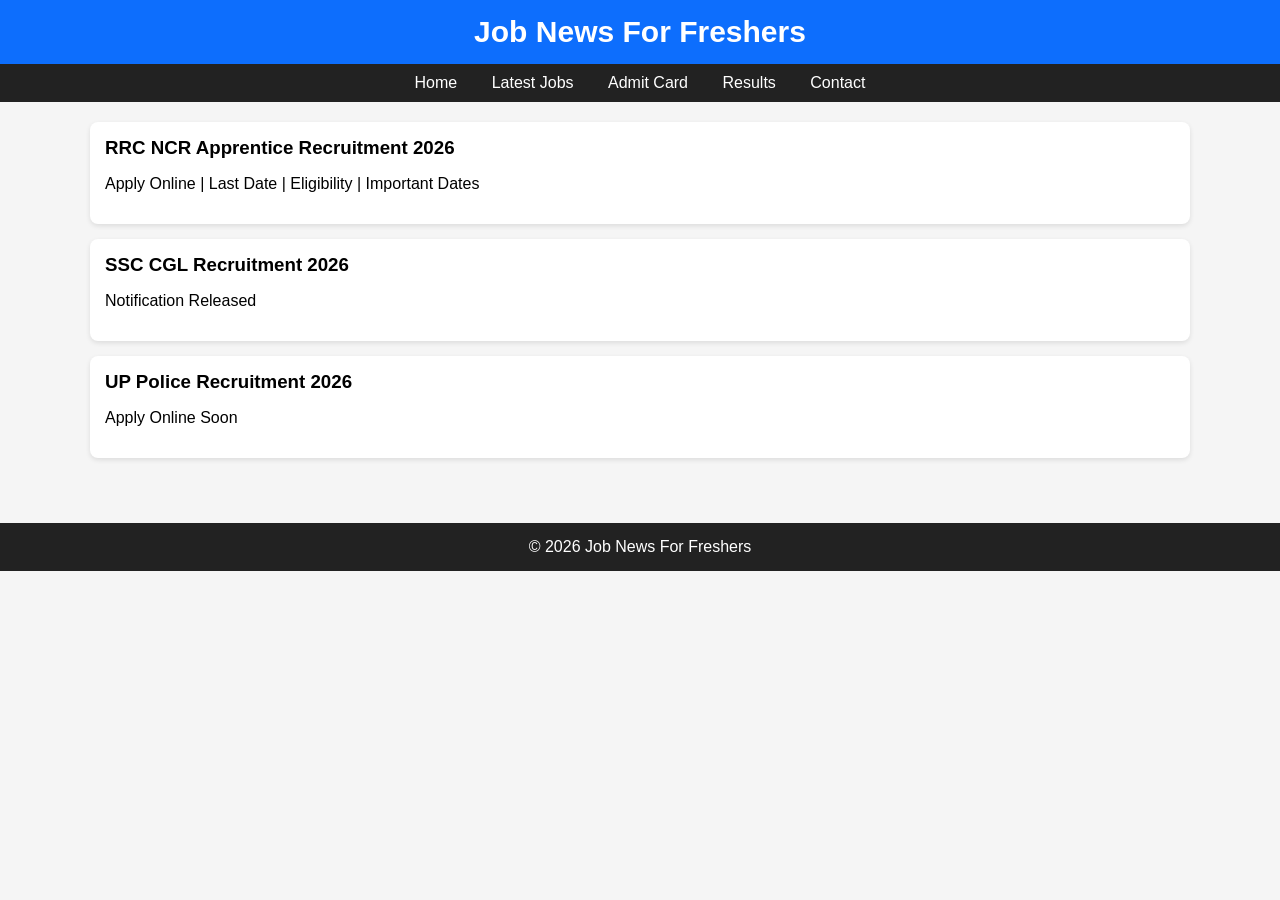
==== index.html @ 1ff1bbb5 "index.html" ====
<!DOCTYPE html>
<html lang="en">
<head>
<meta charset="UTF-8">
<meta name="viewport" content="width=device-width, initial-scale=1.0">
<title>Job News For Freshers</title>

<style>
body{
margin:0;
font-family:Arial,sans-serif;
background:#f5f5f5;
}

header{
background:#0d6efd;
color:white;
padding:15px;
text-align:center;
font-size:30px;
font-weight:bold;
}

nav{
background:#222;
padding:10px;
text-align:center;
}

nav a{
color:white;
text-decoration:none;
margin:15px;
}

.container{
width:90%;
max-width:1100px;
margin:auto;
padding:20px;
}

.card{
background:white;
padding:15px;
margin-bottom:15px;
border-radius:8px;
box-shadow:0 2px 5px rgba(0,0,0,.1);
}

.card h3{
margin:0;
}

footer{
background:#222;
color:white;
text-align:center;
padding:15px;
margin-top:30px;
}
</style>

</head>

<body>

<header>
Job News For Freshers
</header>

<nav>
<a href="#">Home</a>
<a href="#">Latest Jobs</a>
<a href="#">Admit Card</a>
<a href="#">Results</a>
<a href="#">Contact</a>
</nav>

<div class="container">

<div class="card">
<h3>RRC NCR Apprentice Recruitment 2026</h3>
<p>Apply Online | Last Date | Eligibility | Important Dates</p>
</div>

<div class="card">
<h3>SSC CGL Recruitment 2026</h3>
<p>Notification Released</p>
</div>

<div class="card">
<h3>UP Police Recruitment 2026</h3>
<p>Apply Online Soon</p>
</div>

</div>

<footer>
© 2026 Job News For Freshers
</footer>

</body>
</html>
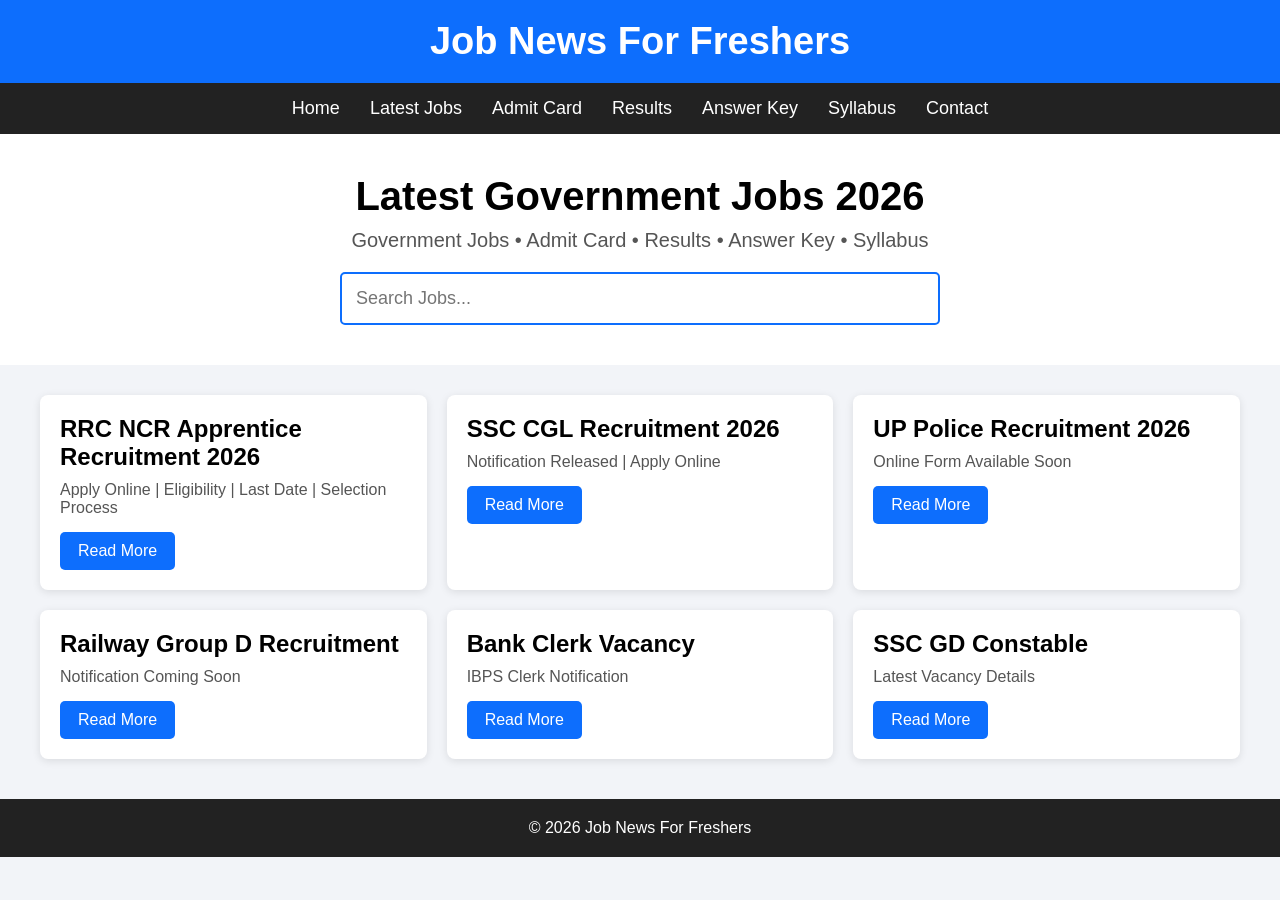
==== commit 106c59bb: "Update index.html" ====
--- a/index.html
+++ b/index.html
@@ -3,66 +3,132 @@
 <head>
 <meta charset="UTF-8">
 <meta name="viewport" content="width=device-width, initial-scale=1.0">
-<title>Job News For Freshers</title>
+<title>Job News For Freshers | Latest Govt Jobs</title>
 
 <style>
+
+*{
+margin:0;
+padding:0;
+box-sizing:border-box;
+font-family:Arial,sans-serif;
+}
+
 body{
-margin:0;
-font-family:Arial,sans-serif;
-background:#f5f5f5;
+background:#f2f4f8;
 }
 
 header{
 background:#0d6efd;
-color:white;
-padding:15px;
+color:#fff;
+padding:20px;
 text-align:center;
-font-size:30px;
+font-size:38px;
 font-weight:bold;
 }
 
 nav{
 background:#222;
-padding:10px;
+}
+
+nav ul{
+display:flex;
+justify-content:center;
+list-style:none;
+flex-wrap:wrap;
+}
+
+nav li{
+padding:15px;
+}
+
+nav a{
+color:#fff;
+text-decoration:none;
+font-size:18px;
+}
+
+nav a:hover{
+color:#0d6efd;
+}
+
+.hero{
+background:#fff;
+padding:40px 20px;
 text-align:center;
 }
 
-nav a{
-color:white;
+.hero h1{
+font-size:40px;
+margin-bottom:10px;
+}
+
+.hero p{
+font-size:20px;
+color:#555;
+}
+
+.search{
+width:90%;
+max-width:600px;
+padding:14px;
+font-size:18px;
+margin-top:20px;
+border:2px solid #0d6efd;
+border-radius:5px;
+}
+
+.container{
+width:95%;
+max-width:1200px;
+margin:30px auto;
+display:grid;
+grid-template-columns:repeat(auto-fit,minmax(320px,1fr));
+gap:20px;
+}
+
+.card{
+background:#fff;
+padding:20px;
+border-radius:8px;
+box-shadow:0 2px 8px rgba(0,0,0,.1);
+transition:.3s;
+}
+
+.card:hover{
+transform:translateY(-5px);
+}
+
+.card h2{
+font-size:24px;
+margin-bottom:10px;
+}
+
+.card p{
+color:#555;
+margin-bottom:15px;
+}
+
+.btn{
+display:inline-block;
+background:#0d6efd;
+color:#fff;
+padding:10px 18px;
 text-decoration:none;
-margin:15px;
-}
-
-.container{
-width:90%;
-max-width:1100px;
-margin:auto;
-padding:20px;
-}
-
-.card{
-background:white;
-padding:15px;
-margin-bottom:15px;
-border-radius:8px;
-box-shadow:0 2px 5px rgba(0,0,0,.1);
-}
-
-.card h3{
-margin:0;
+border-radius:5px;
 }
 
 footer{
 background:#222;
-color:white;
+color:#fff;
 text-align:center;
-padding:15px;
-margin-top:30px;
-}
+padding:20px;
+margin-top:40px;
+}
+
 </style>
 
 </head>
-
 <body>
 
 <header>
@@ -70,34 +136,105 @@
 </header>
 
 <nav>
-<a href="#">Home</a>
-<a href="#">Latest Jobs</a>
-<a href="#">Admit Card</a>
-<a href="#">Results</a>
-<a href="#">Contact</a>
+
+<ul>
+
+<li><a href="#">Home</a></li>
+
+<li><a href="#">Latest Jobs</a></li>
+
+<li><a href="#">Admit Card</a></li>
+
+<li><a href="#">Results</a></li>
+
+<li><a href="#">Answer Key</a></li>
+
+<li><a href="#">Syllabus</a></li>
+
+<li><a href="#">Contact</a></li>
+
+</ul>
+
 </nav>
 
+<section class="hero">
+
+<h1>Latest Government Jobs 2026</h1>
+
+<p>Government Jobs • Admit Card • Results • Answer Key • Syllabus</p>
+
+<input class="search" placeholder="Search Jobs...">
+
+</section>
+
 <div class="container">
 
 <div class="card">
-<h3>RRC NCR Apprentice Recruitment 2026</h3>
-<p>Apply Online | Last Date | Eligibility | Important Dates</p>
-</div>
-
-<div class="card">
-<h3>SSC CGL Recruitment 2026</h3>
-<p>Notification Released</p>
-</div>
-
-<div class="card">
-<h3>UP Police Recruitment 2026</h3>
-<p>Apply Online Soon</p>
+
+<h2>RRC NCR Apprentice Recruitment 2026</h2>
+
+<p>Apply Online | Eligibility | Last Date | Selection Process</p>
+
+<a href="#" class="btn">Read More</a>
+
+</div>
+
+<div class="card">
+
+<h2>SSC CGL Recruitment 2026</h2>
+
+<p>Notification Released | Apply Online</p>
+
+<a href="#" class="btn">Read More</a>
+
+</div>
+
+<div class="card">
+
+<h2>UP Police Recruitment 2026</h2>
+
+<p>Online Form Available Soon</p>
+
+<a href="#" class="btn">Read More</a>
+
+</div>
+
+<div class="card">
+
+<h2>Railway Group D Recruitment</h2>
+
+<p>Notification Coming Soon</p>
+
+<a href="#" class="btn">Read More</a>
+
+</div>
+
+<div class="card">
+
+<h2>Bank Clerk Vacancy</h2>
+
+<p>IBPS Clerk Notification</p>
+
+<a href="#" class="btn">Read More</a>
+
+</div>
+
+<div class="card">
+
+<h2>SSC GD Constable</h2>
+
+<p>Latest Vacancy Details</p>
+
+<a href="#" class="btn">Read More</a>
+
 </div>
 
 </div>
 
 <footer>
+
 © 2026 Job News For Freshers
+
 </footer>
 
 </body>
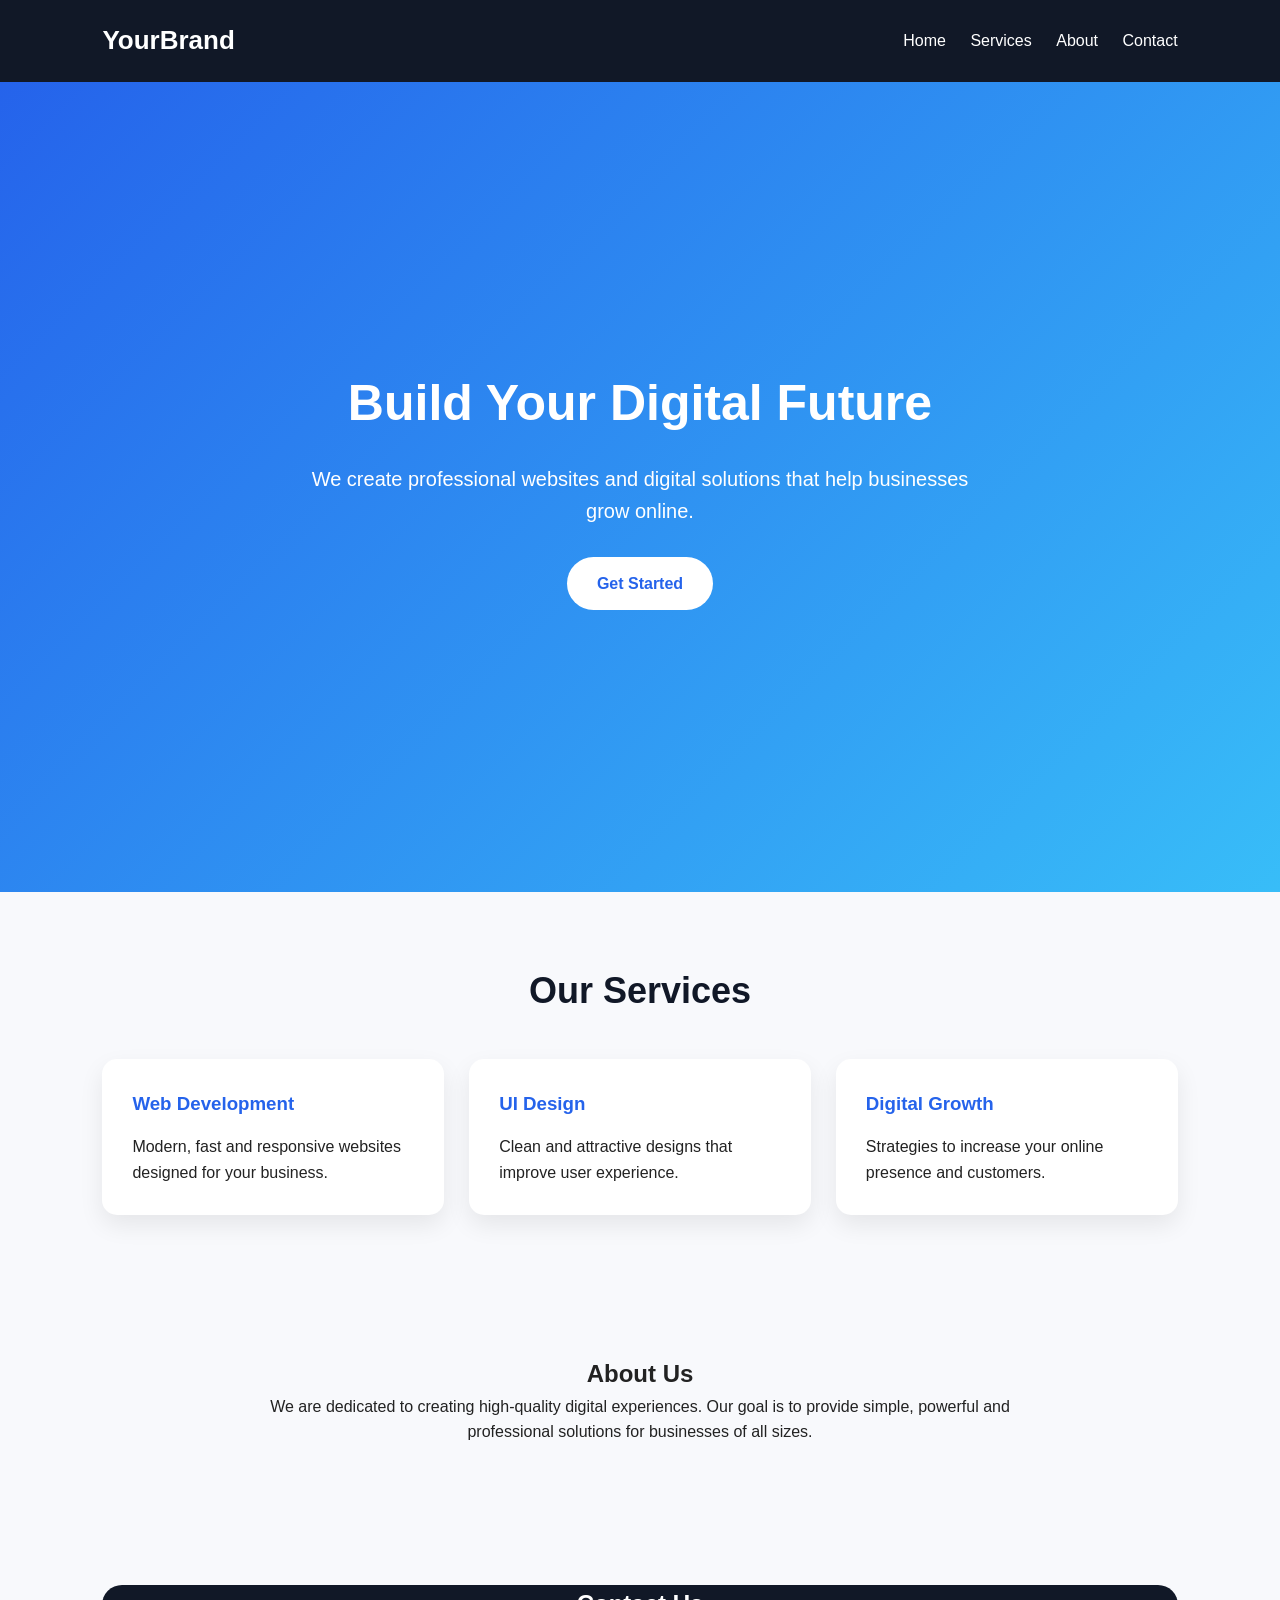
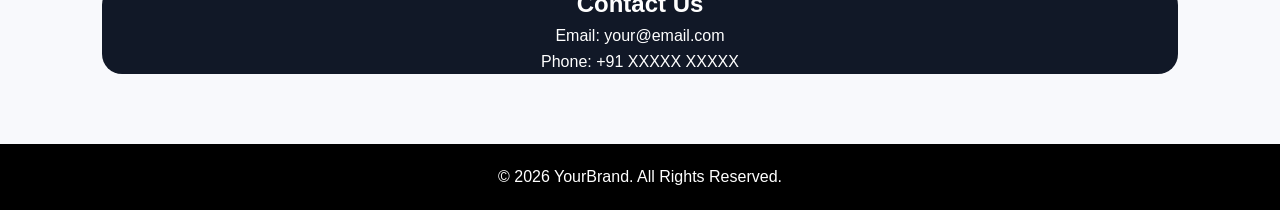
==== commit 2cfd51ad: "index.html" ====
--- a/index.html
+++ b/index.html
@@ -1,241 +1,268 @@
 <!DOCTYPE html>
 <html lang="en">
 <head>
-<meta charset="UTF-8">
-<meta name="viewport" content="width=device-width, initial-scale=1.0">
-<title>Job News For Freshers | Latest Govt Jobs</title>
-
-<style>
-
-*{
-margin:0;
-padding:0;
-box-sizing:border-box;
-font-family:Arial,sans-serif;
-}
-
-body{
-background:#f2f4f8;
-}
-
-header{
-background:#0d6efd;
-color:#fff;
-padding:20px;
-text-align:center;
-font-size:38px;
-font-weight:bold;
-}
-
-nav{
-background:#222;
-}
-
-nav ul{
-display:flex;
-justify-content:center;
-list-style:none;
-flex-wrap:wrap;
-}
-
-nav li{
-padding:15px;
-}
-
-nav a{
-color:#fff;
-text-decoration:none;
-font-size:18px;
-}
-
-nav a:hover{
-color:#0d6efd;
-}
-
-.hero{
-background:#fff;
-padding:40px 20px;
-text-align:center;
-}
-
-.hero h1{
-font-size:40px;
-margin-bottom:10px;
-}
-
-.hero p{
-font-size:20px;
-color:#555;
-}
-
-.search{
-width:90%;
-max-width:600px;
-padding:14px;
-font-size:18px;
-margin-top:20px;
-border:2px solid #0d6efd;
-border-radius:5px;
-}
-
-.container{
-width:95%;
-max-width:1200px;
-margin:30px auto;
-display:grid;
-grid-template-columns:repeat(auto-fit,minmax(320px,1fr));
-gap:20px;
-}
-
-.card{
-background:#fff;
-padding:20px;
-border-radius:8px;
-box-shadow:0 2px 8px rgba(0,0,0,.1);
-transition:.3s;
-}
-
-.card:hover{
-transform:translateY(-5px);
-}
-
-.card h2{
-font-size:24px;
-margin-bottom:10px;
-}
-
-.card p{
-color:#555;
-margin-bottom:15px;
-}
-
-.btn{
-display:inline-block;
-background:#0d6efd;
-color:#fff;
-padding:10px 18px;
-text-decoration:none;
-border-radius:5px;
-}
-
-footer{
-background:#222;
-color:#fff;
-text-align:center;
-padding:20px;
-margin-top:40px;
-}
-
-</style>
-
+    <meta charset="UTF-8">
+    <meta name="viewport" content="width=device-width, initial-scale=1.0">
+    <title>Your Brand | Professional Website</title>
+
+    <style>
+        * {
+            margin: 0;
+            padding: 0;
+            box-sizing: border-box;
+            font-family: Arial, Helvetica, sans-serif;
+        }
+
+        body {
+            color: #222;
+            line-height: 1.6;
+            background: #f8f9fc;
+        }
+
+        header {
+            background: #111827;
+            color: white;
+            padding: 20px 8%;
+            display: flex;
+            justify-content: space-between;
+            align-items: center;
+            position: sticky;
+            top: 0;
+        }
+
+        .logo {
+            font-size: 26px;
+            font-weight: bold;
+        }
+
+        nav a {
+            color: white;
+            text-decoration: none;
+            margin-left: 20px;
+            font-size: 16px;
+        }
+
+        nav a:hover {
+            color: #38bdf8;
+        }
+
+        .hero {
+            min-height: 90vh;
+            display: flex;
+            align-items: center;
+            justify-content: center;
+            text-align: center;
+            padding: 40px 8%;
+            background: linear-gradient(135deg, #2563eb, #38bdf8);
+            color: white;
+        }
+
+        .hero h1 {
+            font-size: 50px;
+            margin-bottom: 20px;
+        }
+
+        .hero p {
+            font-size: 20px;
+            max-width: 700px;
+            margin: auto;
+        }
+
+        .btn {
+            display: inline-block;
+            margin-top: 30px;
+            padding: 14px 30px;
+            background: white;
+            color: #2563eb;
+            border-radius: 30px;
+            text-decoration: none;
+            font-weight: bold;
+        }
+
+        section {
+            padding: 70px 8%;
+        }
+
+        .title {
+            text-align: center;
+            margin-bottom: 40px;
+        }
+
+        .title h2 {
+            font-size: 36px;
+            color: #111827;
+        }
+
+        .cards {
+            display: grid;
+            grid-template-columns: repeat(auto-fit,minmax(250px,1fr));
+            gap: 25px;
+        }
+
+        .card {
+            background: white;
+            padding: 30px;
+            border-radius: 15px;
+            box-shadow: 0 10px 25px rgba(0,0,0,0.08);
+        }
+
+        .card h3 {
+            margin-bottom: 15px;
+            color: #2563eb;
+        }
+
+        .about {
+            text-align: center;
+            max-width: 800px;
+            margin: auto;
+        }
+
+        .contact {
+            background: #111827;
+            color: white;
+            text-align: center;
+            border-radius: 20px;
+        }
+
+        footer {
+            text-align: center;
+            padding: 20px;
+            background: #000;
+            color: white;
+        }
+
+        @media(max-width:768px){
+            header {
+                flex-direction: column;
+            }
+
+            nav {
+                margin-top: 15px;
+            }
+
+            .hero h1 {
+                font-size: 36px;
+            }
+        }
+    </style>
 </head>
+
 <body>
 
 <header>
-Job News For Freshers
+    <div class="logo">YourBrand</div>
+
+    <nav>
+        <a href="#home">Home</a>
+        <a href="#services">Services</a>
+        <a href="#about">About</a>
+        <a href="#contact">Contact</a>
+    </nav>
 </header>
 
-<nav>
-
-<ul>
-
-<li><a href="#">Home</a></li>
-
-<li><a href="#">Latest Jobs</a></li>
-
-<li><a href="#">Admit Card</a></li>
-
-<li><a href="#">Results</a></li>
-
-<li><a href="#">Answer Key</a></li>
-
-<li><a href="#">Syllabus</a></li>
-
-<li><a href="#">Contact</a></li>
-
-</ul>
-
-</nav>
-
-<section class="hero">
-
-<h1>Latest Government Jobs 2026</h1>
-
-<p>Government Jobs • Admit Card • Results • Answer Key • Syllabus</p>
-
-<input class="search" placeholder="Search Jobs...">
-
-</section>
-
-<div class="container">
+
+<section class="hero" id="home">
+
+    <div>
+        <h1>Build Your Digital Future</h1>
+        <p>
+            We create professional websites and digital solutions
+            that help businesses grow online.
+        </p>
+
+        <a class="btn" href="#contact">
+            Get Started
+        </a>
+    </div>
+
+</section>
+
+
+
+<section id="services">
+
+<div class="title">
+    <h2>Our Services</h2>
+</div>
+
+
+<div class="cards">
 
 <div class="card">
-
-<h2>RRC NCR Apprentice Recruitment 2026</h2>
-
-<p>Apply Online | Eligibility | Last Date | Selection Process</p>
-
-<a href="#" class="btn">Read More</a>
-
-</div>
+<h3>Web Development</h3>
+<p>
+Modern, fast and responsive websites designed for your business.
+</p>
+</div>
+
 
 <div class="card">
-
-<h2>SSC CGL Recruitment 2026</h2>
-
-<p>Notification Released | Apply Online</p>
-
-<a href="#" class="btn">Read More</a>
-
-</div>
+<h3>UI Design</h3>
+<p>
+Clean and attractive designs that improve user experience.
+</p>
+</div>
+
 
 <div class="card">
-
-<h2>UP Police Recruitment 2026</h2>
-
-<p>Online Form Available Soon</p>
-
-<a href="#" class="btn">Read More</a>
-
-</div>
-
-<div class="card">
-
-<h2>Railway Group D Recruitment</h2>
-
-<p>Notification Coming Soon</p>
-
-<a href="#" class="btn">Read More</a>
-
-</div>
-
-<div class="card">
-
-<h2>Bank Clerk Vacancy</h2>
-
-<p>IBPS Clerk Notification</p>
-
-<a href="#" class="btn">Read More</a>
-
-</div>
-
-<div class="card">
-
-<h2>SSC GD Constable</h2>
-
-<p>Latest Vacancy Details</p>
-
-<a href="#" class="btn">Read More</a>
-
-</div>
-
-</div>
+<h3>Digital Growth</h3>
+<p>
+Strategies to increase your online presence and customers.
+</p>
+</div>
+
+</div>
+
+</section>
+
+
+
+<section id="about">
+
+<div class="about">
+
+<h2>About Us</h2>
+
+<p>
+We are dedicated to creating high-quality digital experiences.
+Our goal is to provide simple, powerful and professional solutions
+for businesses of all sizes.
+</p>
+
+</div>
+
+</section>
+
+
+
+<section id="contact">
+
+<div class="contact">
+
+<h2>Contact Us</h2>
+
+<p>
+Email: your@email.com
+</p>
+
+<p>
+Phone: +91 XXXXX XXXXX
+</p>
+
+</div>
+
+</section>
+
+
 
 <footer>
 
-© 2026 Job News For Freshers
+<p>
+© 2026 YourBrand. All Rights Reserved.
+</p>
 
 </footer>
+
 
 </body>
 </html>
